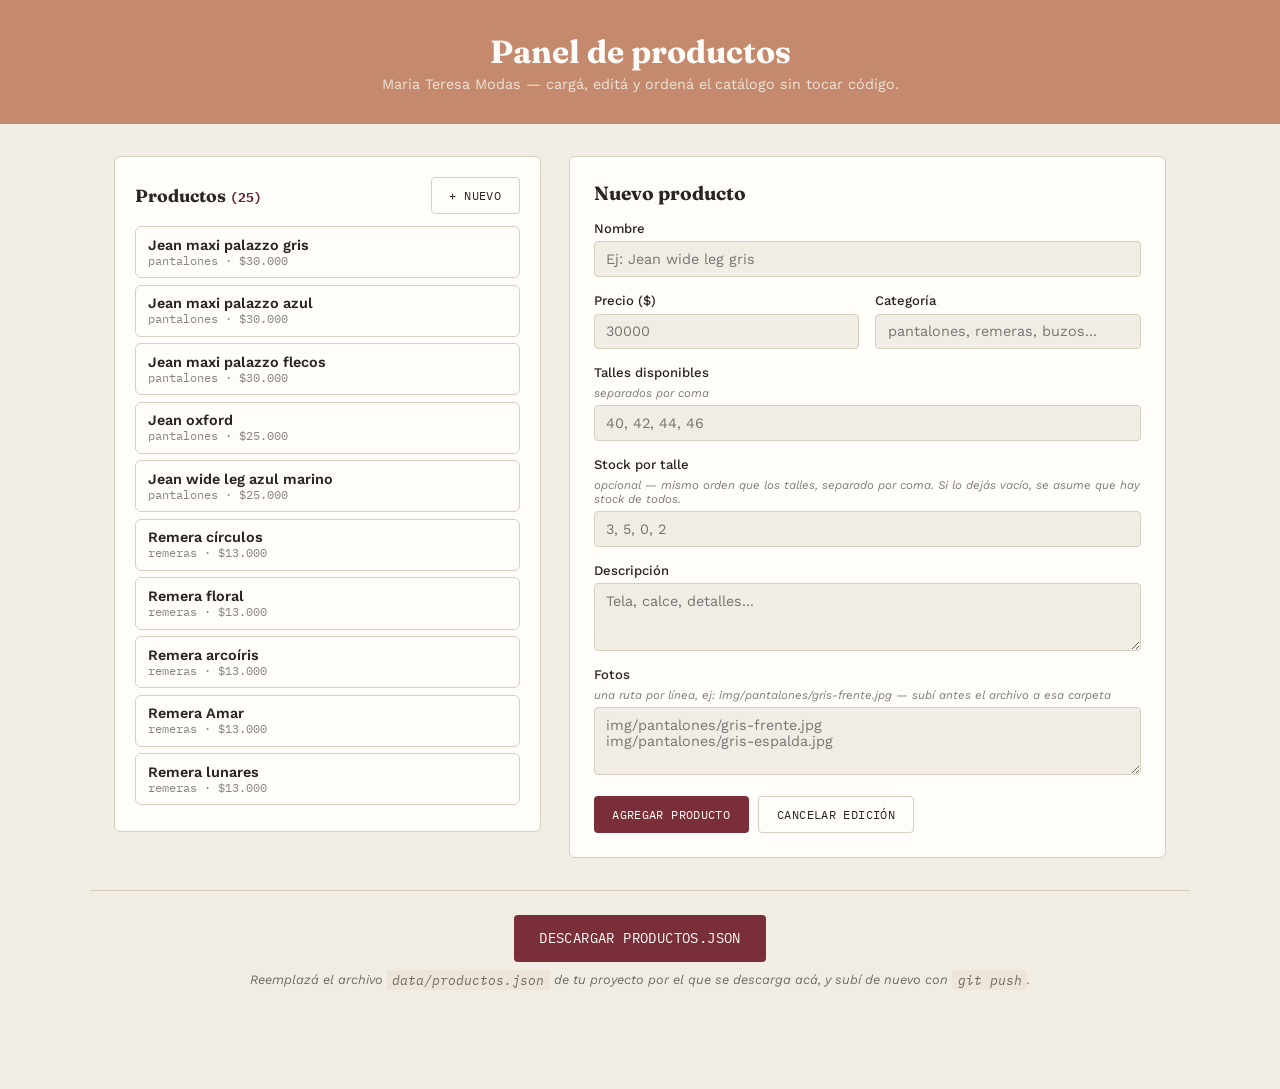
==== admin.html @ 8d18080a "admin" ====
<!DOCTYPE html>
<html lang="es-AR">
<head>
<meta charset="UTF-8">
<meta name="viewport" content="width=device-width, initial-scale=1.0">
<title>Panel de productos — Maria Teresa Modas</title>
<link rel="preconnect" href="https://fonts.googleapis.com">
<link href="https://fonts.googleapis.com/css2?family=Fraunces:ital,opsz,wght@0,9..144,400;0,9..144,600;1,9..144,500&family=Work+Sans:wght@400;500;600&family=IBM+Plex+Mono:wght@500&display=swap" rel="stylesheet">
<link rel="stylesheet" href="css/style.css">
<link rel="stylesheet" href="css/admin.css">
</head>
<body class="admin-body">

  <header class="admin-header">
    <h1>Panel de productos</h1>
    <p>Maria Teresa Modas — cargá, editá y ordená el catálogo sin tocar código.</p>
  </header>

  <main class="admin-layout">

    <!-- Columna izquierda: lista de productos actuales -->
    <section class="admin-lista" aria-label="Productos cargados">
      <div class="admin-lista-header">
        <h2>Productos <span id="contadorProductos">(0)</span></h2>
        <button class="btn btn-secundario" id="btnNuevo">+ Nuevo</button>
      </div>
      <ul class="lista-productos" id="listaProductos"></ul>
    </section>

    <!-- Columna derecha: formulario de edición -->
    <section class="admin-form" aria-label="Editar producto">
      <h2 id="formTitulo">Nuevo producto</h2>

      <form id="formProducto">
        <label>
          Nombre
          <input type="text" id="campoNombre" required placeholder="Ej: Jean wide leg gris">
        </label>

        <div class="fila">
          <label>
            Precio ($)
            <input type="number" id="campoPrecio" required min="0" step="1" placeholder="30000">
          </label>
          <label>
            Categoría
            <input type="text" id="campoCategoria" required placeholder="pantalones, remeras, buzos...">
          </label>
        </div>

        <label>
          Talles disponibles
          <span class="ayuda">separados por coma</span>
          <input type="text" id="campoTalles" required placeholder="40, 42, 44, 46">
        </label>

        <label>
          Stock por talle
          <span class="ayuda">opcional — mismo orden que los talles, separado por coma. Si lo dejás vacío, se asume que hay stock de todos.</span>
          <input type="text" id="campoStock" placeholder="3, 5, 0, 2">
        </label>

        <label>
          Descripción
          <textarea id="campoDescripcion" rows="3" placeholder="Tela, calce, detalles..."></textarea>
        </label>

        <label>
          Fotos
          <span class="ayuda">una ruta por línea, ej: img/pantalones/gris-frente.jpg — subí antes el archivo a esa carpeta</span>
          <textarea id="campoImagenes" rows="3" placeholder="img/pantalones/gris-frente.jpg&#10;img/pantalones/gris-espalda.jpg"></textarea>
        </label>

        <div class="acciones-form">
          <button type="submit" class="btn btn-primario" id="btnGuardar">Agregar producto</button>
          <button type="button" class="btn btn-peligro oculto" id="btnEliminar">Eliminar este producto</button>
          <button type="button" class="btn btn-secundario" id="btnCancelar">Cancelar edición</button>
        </div>
      </form>
    </section>
  </main>

  <div class="admin-descarga">
    <button class="btn btn-primario btn-grande" id="btnDescargar">Descargar productos.json</button>
    <p class="ayuda">Reemplazá el archivo <code>data/productos.json</code> de tu proyecto por el que se descarga acá, y subí de nuevo con <code>git push</code>.</p>
  </div>

  <script src="js/admin.js"></script>
</body>
</html>
---- css/style.css ----
/* ===== Maria Teresa Modas — tokens ===== */
:root{
  --ivory: #F2EDE4;
  --ivory-deep: #E9E1D2;
  --ink: #2B2420;
  --wine: #7A2E38;
  --wine-deep: #5E2029;
  --sage: #8A9A82;
  --line: #D8CFC0;
  --white: #FFFDF9;
  --copper: #C58A6D;
  --copper-deep: #A66E52;

  --font-display: "Fraunces", serif;
  --font-body: "Work Sans", sans-serif;
  --font-tag: "IBM Plex Mono", monospace;

  --radius: 6px;
}

/* ===== Barra Anuncio Superior ===== */
.top-announcement-bar {
  background-color: var(--wine-deep); /* Fondo oscuro (borravino/vino) */
  color: var(--white);
  text-align: center;
  padding: 0.4rem 1rem;
  font-size: 0.8rem;
  font-family: var(--font-tag);
  letter-spacing: 0.03em;
}

.top-announcement-bar p {
  margin: 0;
  font-weight: 500;
}

*{ box-sizing: border-box; }

body{
  margin: 0;
  background: var(--ivory);
  color: var(--ink);
  font-family: var(--font-body);
  -webkit-font-smoothing: antialiased;
}

/* ===== Header ===== */
.site-header{
  background: var(--copper);
  border-bottom: 1px solid var(--copper-deep);
  padding: 0.8rem 1rem;
}
.header-inner{
  max-width: 1100px;
  margin: 0 auto;
  display: flex;
  flex-direction: column;
  align-items: center;
  gap: 0.2rem;
}
.logo{
  height: 70px;
  width: auto;
  object-fit: contain;
  border-radius: 6px;
  box-shadow: 0 2px 6px rgba(43, 24, 12, 0.2);
}
.brand h1{
  font-family: var(--font-display);
  font-weight: 600;
  font-size: clamp(1.2rem, 2.5vw, 1.6rem);
  margin: 0;
  color: var(--white);
  text-shadow: 0 1px 3px rgba(43, 24, 12, 0.25);
  text-align: center;
}
.tagline{
  margin: 0.2rem 0 0;
  font-style: italic;
  font-family: var(--font-display);
  color: var(--ivory);
  font-size: 0.95rem;
  text-align: center;
  opacity: 0.9;
}

/* ===== Barra de contacto ===== */
.contacto-bar{
  display: flex;
  flex-wrap: wrap;
  justify-content: center;
  gap: 0.5rem 1.25rem;
  margin-top: 0.75rem;
}
.contacto-link{
  display: inline-flex;
  align-items: center;
  gap: 0.35rem;
  color: var(--white);
  text-decoration: none;
  font-family: var(--font-tag);
  font-size: 0.78rem;
  letter-spacing: 0.02em;
  opacity: 0.92;
  transition: opacity 0.15s ease;
}
.contacto-link:hover{ opacity: 1; text-decoration: underline; }
.contacto-icono{ font-size: 0.95rem; }
.contacto-pendiente{ opacity: 0.55; pointer-events: none; }

/* ===== Cinta Informativa (Envíos / Pagos) ===== */
.info-bar {
  display: flex;
  justify-content: space-around;
  align-items: center;
  flex-wrap: wrap;
  gap: 15px;
  background-color: #f2d8d0;
  padding: 10px 20px;
  border-bottom: 1px solid var(--line);
}

.info-item {
  display: flex;
  align-items: center;
  gap: 8px;
  font-size: 0.85rem;
  color: var(--ink);
}

.info-item p {
  margin: 0;
}

.info-item span {
  font-size: 1.1rem;
}

/* ===== Nav: percheros de "etiquetas colgantes" ===== */
.tag-rack{
  max-width: 1100px;
  margin: 1.2rem auto 0;
  padding: 0 1rem;
  display: flex;
  flex-wrap: wrap;
  justify-content: center;
  gap: 1.25rem 1rem;
}
.tag-btn{
  position: relative;
  border: none;
  background: var(--white);
  color: var(--ink);
  font-family: var(--font-tag);
  font-size: 0.78rem;
  letter-spacing: 0.03em;
  text-transform: uppercase;
  padding: 0.5rem 0.9rem;
  border-radius: var(--radius);
  border: 1px solid var(--line);
  cursor: pointer;
  transform: rotate(-1.5deg);
  transition: transform 0.15s ease, background 0.15s ease, color 0.15s ease;
}
.tag-btn:nth-child(even){ transform: rotate(1.5deg); }
.tag-btn::before{
  content: "";
  position: absolute;
  top: -0.7rem;
  left: 50%;
  width: 1px;
  height: 0.7rem;
  background: var(--line);
}
.tag-btn:hover{ transform: rotate(0deg) translateY(-2px); }
.tag-btn.active{
  background: var(--wine);
  border-color: var(--wine);
  color: var(--white);
  transform: rotate(0deg) translateY(-2px);
}

/* ===== Estado de carga / vacío ===== */
.status{
  max-width: 1100px;
  margin: 2rem auto 0;
  padding: 0 1.5rem;
  font-family: var(--font-tag);
  font-size: 0.85rem;
  color: var(--wine);
  text-align: center;
}
.status.hidden{ display: none; }

/* ===== Grilla de productos ===== */
.catalogo{
  max-width: 1100px;
  margin: 1.5rem auto 4rem;
  padding: 0 1.5rem;
  display: grid;
  grid-template-columns: repeat(auto-fill, minmax(220px, 1fr));
  gap: 1.5rem;
}

.producto{
  background: var(--white);
  border: 1px solid var(--line);
  border-radius: var(--radius);
  overflow: hidden;
  display: flex;
  flex-direction: column;
  cursor: pointer;
  transition: box-shadow 0.15s ease, transform 0.15s ease;
}
.producto:hover{
  box-shadow: 0 6px 18px rgba(43, 36, 32, 0.1);
  transform: translateY(-2px);
}
.producto-img{
  position: relative;
  aspect-ratio: 3 / 4;
  background: var(--ivory-deep);
  overflow: hidden;
}
.producto-img img{
  width: 100%;
  height: 100%;
  object-fit: contain;
  display: block;
}

/* Flechas de la galería */
.galeria-flecha{
  position: absolute;
  top: 50%;
  transform: translateY(-50%);
  border: none;
  background: rgba(43, 36, 32, 0.35);
  color: var(--white);
  font-family: var(--font-body);
  font-size: 1.3rem;
  line-height: 1;
  width: 30px;
  height: 30px;
  border-radius: 50%;
  cursor: pointer;
  display: flex;
  align-items: center;
  justify-content: center;
  opacity: 0;
  transition: opacity 0.15s ease, background 0.15s ease;
}
.producto-img:hover .galeria-flecha,
.galeria-flecha:focus-visible{
  opacity: 1;
}
.galeria-flecha:hover{ background: rgba(43, 36, 32, 0.6); }
.galeria-flecha.izq{ left: 0.5rem; }
.galeria-flecha.der{ right: 0.5rem; }

/* Puntos indicadores */
.galeria-puntos{
  position: absolute;
  bottom: 0.6rem;
  left: 0;
  right: 0;
  display: flex;
  justify-content: center;
  gap: 0.35rem;
}
.punto{
  width: 6px;
  height: 6px;
  border-radius: 50%;
  background: rgba(255, 253, 249, 0.6);
  cursor: pointer;
  transition: background 0.15s ease, transform 0.15s ease;
}
.punto.activo{
  background: var(--white);
  transform: scale(1.3);
}

@media (hover: none){
  .galeria-flecha{ opacity: 1; background: rgba(43, 36, 32, 0.45); }
}

.producto-info{
  padding: 0.8rem 0.9rem 1rem;
  display: flex;
  flex-direction: column;
  gap: 0.35rem;
}
.producto-nombre{
  font-family: var(--font-display);
  font-size: 1rem;
  margin: 0;
}
.producto-precio{
  font-family: var(--font-tag);
  color: var(--wine-deep);
  font-size: 0.9rem;
}
.producto-talles{
  display: flex;
  flex-wrap: wrap;
  gap: 0.35rem;
  margin-top: 0.2rem;
}
.talle{
  font-family: var(--font-tag);
  font-size: 0.7rem;
  border: 1px solid var(--sage);
  color: var(--sage);
  border-radius: 3px;
  padding: 0.1rem 0.4rem;
}

/* ===== Panel de detalle de producto ===== */
.detalle-overlay{
  position: fixed;
  inset: 0;
  background: rgba(43, 36, 32, 0.55);
  display: flex;
  align-items: center;
  justify-content: center;
  padding: 1.5rem;
  z-index: 100;
}
.detalle-overlay[hidden]{ display: none; }

.detalle-panel{
  position: relative;
  background: var(--white);
  border-radius: var(--radius);
  max-width: 900px;
  width: 100%;
  max-height: 90vh;
  overflow-y: auto;
  display: grid;
  grid-template-columns: 1.1fr 1fr;
}

.detalle-cerrar{
  position: absolute;
  top: 0.75rem;
  right: 0.75rem;
  z-index: 2;
  width: 34px;
  height: 34px;
  border-radius: 50%;
  border: none;
  background: rgba(43, 36, 32, 0.4);
  color: var(--white);
  font-size: 1.4rem;
  line-height: 1;
  cursor: pointer;
  display: flex;
  align-items: center;
  justify-content: center;
}
.detalle-cerrar:hover{ background: rgba(43, 36, 32, 0.65); }

.detalle-galeria{
  position: relative;
  aspect-ratio: 3 / 4;
  background: var(--ivory-deep);
  overflow: hidden;
}
.detalle-galeria img{
  width: 100%;
  height: 100%;
  object-fit: contain;
  display: block;
}
.detalle-galeria .galeria-flecha{ opacity: 1; }

.detalle-info{
  padding: 2rem 1.75rem;
  display: flex;
  flex-direction: column;
  gap: 0.9rem;
}
.detalle-info h2{
  font-family: var(--font-display);
  font-size: 1.5rem;
  margin: 0;
}
.detalle-precio{
  font-family: var(--font-tag);
  font-size: 1.2rem;
  color: var(--wine-deep);
  margin: 0;
}
.detalle-talles{
  display: flex;
  flex-wrap: wrap;
  gap: 0.4rem;
}
.detalle-descripcion{
  font-size: 0.9rem;
  line-height: 1.5;
  color: var(--ink);
  opacity: 0.85;
  margin-top: 0.4rem;
  border-top: 1px solid var(--line);
  padding-top: 0.9rem;
}

/* ===== Footer ===== */
.site-footer{
  text-align: center;
  padding: 2rem 1rem 3rem;
  color: var(--ink);
  font-size: 0.85rem;
}
.site-footer p{ opacity: 0.55; margin-bottom: 0.75rem; }
.contacto-bar-footer .contacto-link{ color: var(--wine-deep); }

/* ===== Accesibilidad ===== */
.tag-btn:focus-visible{
  outline: 2px solid var(--wine);
  outline-offset: 2px;
}
@media (prefers-reduced-motion: reduce){
  .tag-btn{ transition: none; }
}

/* ===== RESPONSIVE PARA CELULARES ===== */
@media (max-width: 640px){
  .info-bar {
    flex-direction: column;
    align-items: center;
    text-align: center;
    gap: 8px;
    padding: 10px 15px;
  }

  .info-item {
    font-size: 0.8rem;
    justify-content: center;
  }

  .catalogo{ 
    grid-template-columns: repeat(2, 1fr); 
    gap: 0.8rem; 
    padding: 0 0.8rem;
  }

  .tag-rack{ 
    gap: 0.8rem 0.5rem; 
    margin-top: 1rem;
  }

  .detalle-overlay{ padding: 0; }
  .detalle-panel{
    grid-template-columns: 1fr;
    max-height: 100vh;
    height: 100%;
    border-radius: 0;
  }
  .detalle-galeria{ aspect-ratio: 4 / 5; }
}

@media (max-width: 380px){
  .catalogo{ grid-template-columns: 1fr; }
}
---- css/admin.css ----
/* ===== Panel de administración ===== */
.admin-body{
  background: var(--ivory);
  min-height: 100vh;
  padding-bottom: 4rem;
}

.admin-header{
  background: var(--copper);
  padding: 2rem 1.5rem;
  text-align: center;
}
.admin-header h1{
  font-family: var(--font-display);
  color: var(--white);
  margin: 0 0 0.3rem;
  font-size: clamp(1.5rem, 3vw, 2rem);
}
.admin-header p{
  color: var(--ivory);
  margin: 0;
  font-size: 0.9rem;
  opacity: 0.9;
}

.admin-layout{
  max-width: 1100px;
  margin: 2rem auto;
  padding: 0 1.5rem;
  display: grid;
  grid-template-columns: 1fr 1.4fr;
  gap: 1.75rem;
  align-items: start;
}

@media (max-width: 800px){
  .admin-layout{ grid-template-columns: 1fr; }
}

/* ===== Lista de productos ===== */
.admin-lista{
  background: var(--white);
  border: 1px solid var(--line);
  border-radius: var(--radius);
  padding: 1.25rem;
}
.admin-lista-header{
  display: flex;
  align-items: center;
  justify-content: space-between;
  margin-bottom: 0.75rem;
}
.admin-lista-header h2{
  font-family: var(--font-display);
  font-size: 1.1rem;
  margin: 0;
}
.admin-lista-header span{
  font-family: var(--font-tag);
  font-size: 0.8rem;
  color: var(--wine-deep);
}

.lista-productos{
  list-style: none;
  margin: 0;
  padding: 0;
  display: flex;
  flex-direction: column;
  gap: 0.4rem;
  max-height: 65vh;
  overflow-y: auto;
}
.item-producto{
  display: flex;
  align-items: center;
  justify-content: space-between;
  gap: 0.5rem;
  padding: 0.6rem 0.75rem;
  border: 1px solid var(--line);
  border-radius: var(--radius);
  cursor: pointer;
  transition: border-color 0.15s ease, background 0.15s ease;
}
.item-producto:hover{ border-color: var(--copper); }
.item-producto.activo{
  border-color: var(--wine);
  background: rgba(122, 46, 56, 0.06);
}
.item-producto-nombre{
  font-size: 0.9rem;
  font-weight: 600;
  color: var(--ink);
}
.item-producto-meta{
  font-family: var(--font-tag);
  font-size: 0.72rem;
  color: var(--ink);
  opacity: 0.55;
}
.item-producto-sinstock{
  color: var(--wine-deep);
  font-family: var(--font-tag);
  font-size: 0.65rem;
  text-transform: uppercase;
}

/* ===== Formulario ===== */
.admin-form{
  background: var(--white);
  border: 1px solid var(--line);
  border-radius: var(--radius);
  padding: 1.5rem;
}
.admin-form h2{
  font-family: var(--font-display);
  font-size: 1.2rem;
  margin: 0 0 1rem;
}
#formProducto{
  display: flex;
  flex-direction: column;
  gap: 1rem;
}
#formProducto label{
  display: flex;
  flex-direction: column;
  gap: 0.35rem;
  font-family: var(--font-body);
  font-size: 0.82rem;
  font-weight: 500;
  color: var(--ink);
}
.ayuda{
  font-weight: 400;
  font-size: 0.72rem;
  opacity: 0.6;
  font-style: italic;
}
#formProducto input,
#formProducto textarea{
  font-family: var(--font-body);
  font-size: 0.9rem;
  padding: 0.55rem 0.7rem;
  border: 1px solid var(--line);
  border-radius: 4px;
  background: var(--ivory);
  color: var(--ink);
  resize: vertical;
}
#formProducto input:focus,
#formProducto textarea:focus{
  outline: none;
  border-color: var(--wine);
}
.fila{
  display: grid;
  grid-template-columns: 1fr 1fr;
  gap: 1rem;
}
@media (max-width: 500px){
  .fila{ grid-template-columns: 1fr; }
}

.acciones-form{
  display: flex;
  flex-wrap: wrap;
  gap: 0.6rem;
  margin-top: 0.3rem;
}

/* ===== Botones ===== */
.btn{
  font-family: var(--font-tag);
  font-size: 0.78rem;
  text-transform: uppercase;
  letter-spacing: 0.03em;
  padding: 0.6rem 1.1rem;
  border-radius: 4px;
  border: 1px solid transparent;
  cursor: pointer;
  transition: opacity 0.15s ease, transform 0.1s ease;
}
.btn:active{ transform: translateY(1px); }
.btn-primario{
  background: var(--wine);
  color: var(--white);
}
.btn-primario:hover{ opacity: 0.9; }
.btn-secundario{
  background: transparent;
  border-color: var(--line);
  color: var(--ink);
}
.btn-secundario:hover{ border-color: var(--copper); }
.btn-peligro{
  background: transparent;
  border-color: var(--wine-deep);
  color: var(--wine-deep);
}
.btn-peligro:hover{ background: var(--wine-deep); color: var(--white); }
.btn-grande{ padding: 0.85rem 1.5rem; font-size: 0.85rem; }
.oculto{ display: none !important; }

/* ===== Descarga final ===== */
.admin-descarga{
  max-width: 1100px;
  margin: 1rem auto 0;
  padding: 1.5rem;
  text-align: center;
  border-top: 1px solid var(--line);
}
.admin-descarga p{
  font-size: 0.8rem;
  opacity: 0.65;
  margin-top: 0.6rem;
}
.admin-descarga code{
  font-family: var(--font-tag);
  background: var(--ivory-deep);
  padding: 0.1rem 0.35rem;
  border-radius: 3px;
}
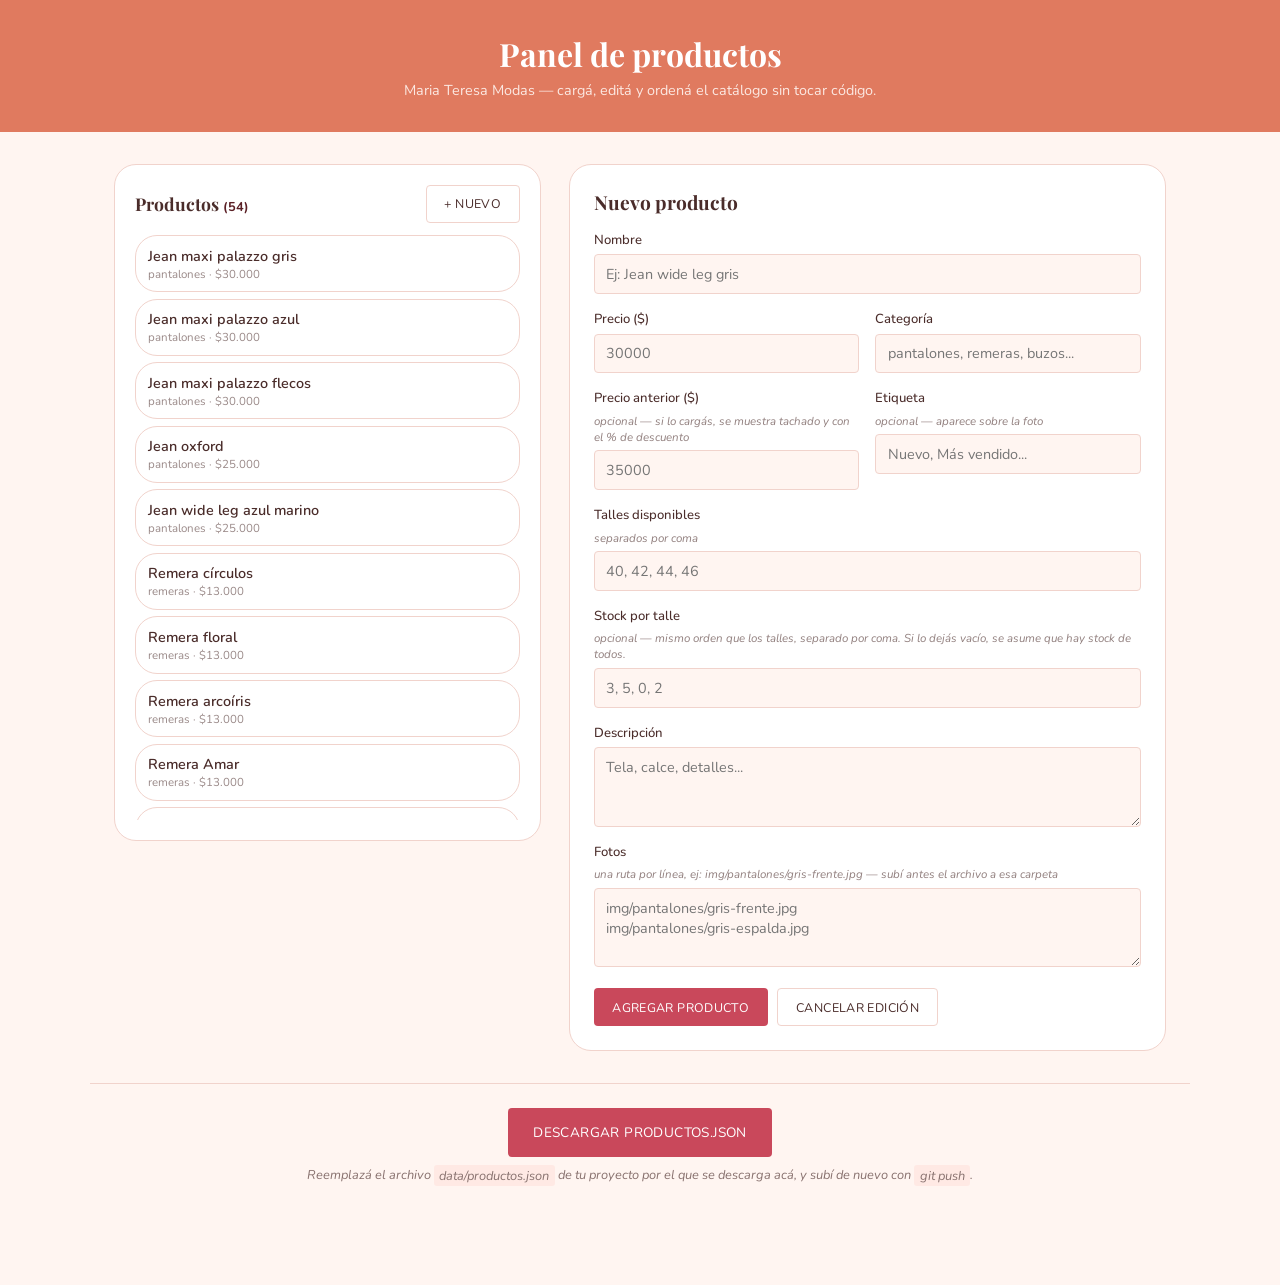
==== commit e54f6233: "Aplica el diseño Boutique cálida a toda la página - Nueva paleta rosa/coral, tipografías Playfair Di" ====
--- a/admin.html
+++ b/admin.html
@@ -5,7 +5,7 @@
 <meta name="viewport" content="width=device-width, initial-scale=1.0">
 <title>Panel de productos — Maria Teresa Modas</title>
 <link rel="preconnect" href="https://fonts.googleapis.com">
-<link href="https://fonts.googleapis.com/css2?family=Fraunces:ital,opsz,wght@0,9..144,400;0,9..144,600;1,9..144,500&family=Work+Sans:wght@400;500;600&family=IBM+Plex+Mono:wght@500&display=swap" rel="stylesheet">
+<link href="https://fonts.googleapis.com/css2?family=Playfair+Display:ital,wght@0,600;1,500&family=Dancing+Script:wght@600&family=Nunito:wght@400;600;700;800&display=swap" rel="stylesheet">
 <link rel="stylesheet" href="css/style.css">
 <link rel="stylesheet" href="css/admin.css">
 </head>
@@ -45,6 +45,22 @@
           <label>
             Categoría
             <input type="text" id="campoCategoria" required placeholder="pantalones, remeras, buzos...">
+          </label>
+        </div>
+
+        <div class="fila">
+          <label>
+            Precio anterior ($)
+            <span class="ayuda">opcional — si lo cargás, se muestra tachado y con el % de descuento</span>
+            <input type="number" id="campoPrecioAnterior" min="0" step="1" placeholder="35000">
+          </label>
+          <label>
+            Etiqueta
+            <span class="ayuda">opcional — aparece sobre la foto</span>
+            <input type="text" id="campoEtiqueta" list="etiquetasSugeridas" placeholder="Nuevo, Más vendido...">
+            <datalist id="etiquetasSugeridas">
+              <option value="Nuevo"><option value="Más vendido"><option value="Oferta"><option value="Últimas unidades">
+            </datalist>
           </label>
         </div>
 
--- a/css/style.css
+++ b/css/style.css
@@ -1,233 +1,341 @@
-/* ===== Maria Teresa Modas — tokens ===== */
+/* ===== Maria Teresa Modas — diseño "Boutique cálida" ===== */
 :root{
-  --ivory: #F2EDE4;
-  --ivory-deep: #E9E1D2;
-  --ink: #2B2420;
-  --wine: #7A2E38;
-  --wine-deep: #5E2029;
-  --sage: #8A9A82;
-  --line: #D8CFC0;
-  --white: #FFFDF9;
-  --copper: #C58A6D;
-  --copper-deep: #A66E52;
-
-  --font-display: "Fraunces", serif;
-  --font-body: "Work Sans", sans-serif;
-  --font-tag: "IBM Plex Mono", monospace;
-
-  --radius: 6px;
-}
-
-/* ===== Barra Anuncio Superior ===== */
-.top-announcement-bar {
-  background-color: var(--wine-deep); /* Fondo oscuro (borravino/vino) */
+  --cream: #FFF5F1;
+  --blush: #FFE4DE;
+  --rose: #F3A7A0;
+  --coral: #E07A5F;
+  --raspberry: #C9485B;
+  --plum: #5A1F25;
+  --text: #4A2C2A;
+  --muted: #9C7E79;
+  --white: #FFFFFF;
+
+  /* Nombres anteriores (los usa el panel de administración) */
+  --ivory: var(--cream);
+  --ivory-deep: var(--blush);
+  --ink: var(--text);
+  --wine: var(--raspberry);
+  --wine-deep: var(--plum);
+  --sage: var(--muted);
+  --line: #F1D3CC;
+  --copper: var(--coral);
+  --copper-deep: var(--raspberry);
+
+  --font-display: "Playfair Display", serif;
+  --font-script: "Dancing Script", cursive;
+  --font-body: "Nunito", sans-serif;
+  --font-tag: "Nunito", sans-serif;
+
+  --radius: 22px;
+  --radius-sm: 12px;
+  --shadow: 0 10px 25px rgba(201, 72, 91, 0.12);
+  --gradiente: linear-gradient(90deg, var(--raspberry), var(--coral));
+}
+
+*{ box-sizing: border-box; }
+
+body{
+  margin: 0;
+  background: var(--cream);
+  color: var(--text);
+  font-family: var(--font-body);
+  -webkit-font-smoothing: antialiased;
+}
+
+/* ===== Barra de anuncios ===== */
+.top-announcement-bar{
+  background: var(--gradiente);
   color: var(--white);
   text-align: center;
-  padding: 0.4rem 1rem;
-  font-size: 0.8rem;
-  font-family: var(--font-tag);
-  letter-spacing: 0.03em;
-}
-
-.top-announcement-bar p {
-  margin: 0;
-  font-weight: 500;
-}
-
-*{ box-sizing: border-box; }
-
-body{
-  margin: 0;
-  background: var(--ivory);
-  color: var(--ink);
-  font-family: var(--font-body);
-  -webkit-font-smoothing: antialiased;
-}
+  padding: 0.6rem 1rem;
+  font-size: 0.85rem;
+  font-weight: 700;
+}
+.top-announcement-bar p{ margin: 0; }
 
 /* ===== Header ===== */
 .site-header{
-  background: var(--copper);
-  border-bottom: 1px solid var(--copper-deep);
-  padding: 0.8rem 1rem;
+  text-align: center;
+  padding: 1.4rem 1rem 0.4rem;
 }
 .header-inner{
-  max-width: 1100px;
+  max-width: 1150px;
   margin: 0 auto;
   display: flex;
   flex-direction: column;
   align-items: center;
-  gap: 0.2rem;
 }
 .logo{
-  height: 70px;
-  width: auto;
-  object-fit: contain;
-  border-radius: 6px;
-  box-shadow: 0 2px 6px rgba(43, 24, 12, 0.2);
+  height: 64px;
+  width: 64px;
+  object-fit: cover;
+  border-radius: 50%;
+  border: 3px solid var(--white);
+  box-shadow: var(--shadow);
+  margin-bottom: 0.4rem;
+}
+.brand-script{
+  font-family: var(--font-script);
+  color: var(--raspberry);
+  font-size: 1.3rem;
+  line-height: 1;
 }
 .brand h1{
   font-family: var(--font-display);
   font-weight: 600;
-  font-size: clamp(1.2rem, 2.5vw, 1.6rem);
-  margin: 0;
-  color: var(--white);
-  text-shadow: 0 1px 3px rgba(43, 24, 12, 0.25);
-  text-align: center;
-}
-.tagline{
-  margin: 0.2rem 0 0;
-  font-style: italic;
-  font-family: var(--font-display);
-  color: var(--ivory);
-  font-size: 0.95rem;
-  text-align: center;
-  opacity: 0.9;
-}
-
-/* ===== Barra de contacto ===== */
+  font-size: clamp(1.7rem, 4vw, 2.3rem);
+  margin: 0.15rem 0 0;
+  color: var(--text);
+}
+
+/* ===== Botones de contacto ===== */
 .contacto-bar{
   display: flex;
   flex-wrap: wrap;
   justify-content: center;
-  gap: 0.5rem 1.25rem;
-  margin-top: 0.75rem;
+  gap: 0.5rem;
+  margin-top: 0.9rem;
 }
 .contacto-link{
   display: inline-flex;
   align-items: center;
   gap: 0.35rem;
+  background: var(--white);
+  color: var(--plum);
+  text-decoration: none;
+  font-weight: 700;
+  font-size: 0.8rem;
+  padding: 0.45rem 0.95rem;
+  border-radius: 999px;
+  box-shadow: 0 3px 10px rgba(201, 72, 91, 0.1);
+  transition: transform 0.15s ease, background 0.15s ease;
+}
+.contacto-link:hover{ transform: translateY(-2px); background: var(--blush); }
+.contacto-icono{ font-size: 0.95rem; }
+
+/* ===== Hero ===== */
+.hero{
+  max-width: 1150px;
+  margin: 1.2rem auto 0;
+  display: grid;
+  grid-template-columns: 1fr 1fr;
+  border-radius: 28px;
+  overflow: hidden;
+  background: linear-gradient(135deg, #F8C8C0, var(--rose) 55%, #E98C7E);
+  min-height: 420px;
+}
+.hero-txt{
+  padding: 3rem;
+  display: flex;
+  flex-direction: column;
+  justify-content: center;
+  align-items: flex-start;
+  color: var(--plum);
+}
+.chip{
+  display: inline-block;
+  background: var(--white);
+  color: var(--raspberry);
+  font-weight: 700;
+  border-radius: 999px;
+  padding: 0.4rem 1rem;
+  font-size: 0.85rem;
+}
+.hero h2{
+  font-family: var(--font-display);
+  font-weight: 600;
+  font-size: clamp(2.2rem, 4.5vw, 3.6rem);
+  line-height: 1.05;
+  margin: 0.8rem 0 1rem;
+}
+.hero h2 em{ font-weight: 500; }
+.hero p{ margin: 0; line-height: 1.55; max-width: 34ch; }
+.hero-botones{
+  display: flex;
+  flex-wrap: wrap;
+  gap: 0.7rem;
+  margin-top: 1.5rem;
+}
+.btn-principal,
+.btn-secundario-hero{
+  display: inline-block;
+  border-radius: 999px;
+  padding: 0.95rem 1.8rem;
+  font-weight: 700;
+  text-decoration: none;
+  transition: transform 0.15s ease, box-shadow 0.15s ease;
+}
+.btn-principal{
+  background: var(--plum);
   color: var(--white);
-  text-decoration: none;
-  font-family: var(--font-tag);
-  font-size: 0.78rem;
-  letter-spacing: 0.02em;
-  opacity: 0.92;
-  transition: opacity 0.15s ease;
-}
-.contacto-link:hover{ opacity: 1; text-decoration: underline; }
-.contacto-icono{ font-size: 0.95rem; }
-.contacto-pendiente{ opacity: 0.55; pointer-events: none; }
-
-/* ===== Cinta Informativa (Envíos / Pagos) ===== */
-.info-bar {
-  display: flex;
-  justify-content: space-around;
-  align-items: center;
-  flex-wrap: wrap;
-  gap: 15px;
-  background-color: #f2d8d0;
-  padding: 10px 20px;
-  border-bottom: 1px solid var(--line);
-}
-
-.info-item {
-  display: flex;
-  align-items: center;
-  gap: 8px;
-  font-size: 0.85rem;
-  color: var(--ink);
-}
-
-.info-item p {
-  margin: 0;
-}
-
-.info-item span {
-  font-size: 1.1rem;
-}
-
-/* ===== Nav: percheros de "etiquetas colgantes" ===== */
-.tag-rack{
-  max-width: 1100px;
+  box-shadow: 0 8px 20px rgba(90, 31, 37, 0.3);
+}
+.btn-secundario-hero{
+  background: rgba(255, 255, 255, 0.7);
+  color: var(--plum);
+}
+.btn-principal:hover,
+.btn-secundario-hero:hover{ transform: translateY(-2px); }
+.hero-img{
+  background: var(--blush) center 20% / cover no-repeat;
+  border-radius: 28px 0 0 28px;
+}
+
+/* ===== Beneficios ===== */
+.info-bar{
+  max-width: 1150px;
   margin: 1.2rem auto 0;
   padding: 0 1rem;
   display: flex;
   flex-wrap: wrap;
   justify-content: center;
-  gap: 1.25rem 1rem;
-}
+  gap: 0.6rem;
+}
+.info-item{
+  display: flex;
+  align-items: center;
+  gap: 0.5rem;
+  background: var(--white);
+  border-radius: 999px;
+  padding: 0.55rem 1.1rem;
+  font-size: 0.85rem;
+  box-shadow: 0 3px 10px rgba(201, 72, 91, 0.08);
+}
+.info-item p{ margin: 0; }
+.info-item span{ font-size: 1.1rem; }
+
+/* ===== Títulos de sección ===== */
+.seccion-titulo{
+  font-family: var(--font-display);
+  text-align: center;
+  font-size: 2rem;
+  margin: 2.6rem 0 0;
+}
+.seccion-script{
+  text-align: center;
+  font-family: var(--font-script);
+  font-size: 1.3rem;
+  color: var(--raspberry);
+  margin: 0.1rem 0 0;
+}
+
+/* ===== Categorías estilo "historias" ===== */
+.tag-rack{
+  max-width: 1150px;
+  margin: 1.4rem auto 0;
+  padding: 0.3rem 1rem 0.6rem;
+  display: flex;
+  justify-content: center;
+  gap: 1.2rem;
+  overflow-x: auto;
+  scrollbar-width: none;
+}
+.tag-rack::-webkit-scrollbar{ display: none; }
 .tag-btn{
-  position: relative;
+  flex: 0 0 auto;
+  background: none;
   border: none;
-  background: var(--white);
-  color: var(--ink);
-  font-family: var(--font-tag);
-  font-size: 0.78rem;
-  letter-spacing: 0.03em;
-  text-transform: uppercase;
-  padding: 0.5rem 0.9rem;
-  border-radius: var(--radius);
-  border: 1px solid var(--line);
+  padding: 0;
   cursor: pointer;
-  transform: rotate(-1.5deg);
-  transition: transform 0.15s ease, background 0.15s ease, color 0.15s ease;
-}
-.tag-btn:nth-child(even){ transform: rotate(1.5deg); }
-.tag-btn::before{
-  content: "";
-  position: absolute;
-  top: -0.7rem;
-  left: 50%;
-  width: 1px;
-  height: 0.7rem;
-  background: var(--line);
-}
-.tag-btn:hover{ transform: rotate(0deg) translateY(-2px); }
-.tag-btn.active{
-  background: var(--wine);
-  border-color: var(--wine);
-  color: var(--white);
-  transform: rotate(0deg) translateY(-2px);
+  font-family: var(--font-body);
+  font-weight: 700;
+  font-size: 0.8rem;
+  color: var(--text);
+  text-transform: capitalize;
+  display: flex;
+  flex-direction: column;
+  align-items: center;
+  gap: 0.4rem;
+}
+.tag-circulo{
+  width: 78px;
+  height: 78px;
+  border-radius: 50%;
+  padding: 3px;
+  background: linear-gradient(45deg, var(--coral), var(--raspberry), #F2B5A7);
+  transition: transform 0.15s ease;
+}
+.tag-circulo img,
+.tag-circulo span{
+  width: 100%;
+  height: 100%;
+  border-radius: 50%;
+  object-fit: cover;
+  border: 3px solid var(--cream);
+  display: grid;
+  place-items: center;
+  background: var(--blush);
+  color: var(--raspberry);
+  font-size: 1.6rem;
+}
+.tag-btn:hover .tag-circulo{ transform: scale(1.05); }
+.tag-btn.active{ color: var(--raspberry); }
+.tag-btn.active .tag-circulo{
+  background: var(--plum);
+  transform: scale(1.08);
 }
 
 /* ===== Estado de carga / vacío ===== */
 .status{
-  max-width: 1100px;
+  max-width: 1150px;
   margin: 2rem auto 0;
   padding: 0 1.5rem;
-  font-family: var(--font-tag);
-  font-size: 0.85rem;
-  color: var(--wine);
+  font-size: 0.9rem;
+  color: var(--raspberry);
   text-align: center;
 }
 .status.hidden{ display: none; }
 
 /* ===== Grilla de productos ===== */
 .catalogo{
-  max-width: 1100px;
-  margin: 1.5rem auto 4rem;
-  padding: 0 1.5rem;
+  max-width: 1150px;
+  margin: 1.8rem auto 4rem;
+  padding: 0 1rem;
   display: grid;
-  grid-template-columns: repeat(auto-fill, minmax(220px, 1fr));
-  gap: 1.5rem;
-}
+  grid-template-columns: repeat(auto-fill, minmax(230px, 1fr));
+  gap: 1.4rem;
+}
+.catalogo > .status{ grid-column: 1 / -1; }
 
 .producto{
   background: var(--white);
-  border: 1px solid var(--line);
   border-radius: var(--radius);
   overflow: hidden;
   display: flex;
   flex-direction: column;
   cursor: pointer;
-  transition: box-shadow 0.15s ease, transform 0.15s ease;
+  box-shadow: var(--shadow);
+  transition: box-shadow 0.2s ease, transform 0.2s ease;
 }
 .producto:hover{
-  box-shadow: 0 6px 18px rgba(43, 36, 32, 0.1);
-  transform: translateY(-2px);
+  box-shadow: 0 16px 32px rgba(201, 72, 91, 0.2);
+  transform: translateY(-4px);
 }
 .producto-img{
   position: relative;
-  aspect-ratio: 3 / 4;
-  background: var(--ivory-deep);
+  aspect-ratio: 4 / 5;
+  background: var(--blush);
   overflow: hidden;
 }
 .producto-img img{
   width: 100%;
   height: 100%;
-  object-fit: contain;
+  object-fit: cover;
   display: block;
 }
+.badge{
+  position: absolute;
+  top: 0.7rem;
+  left: 0.7rem;
+  z-index: 1;
+  background: var(--raspberry);
+  color: var(--white);
+  font-weight: 700;
+  font-size: 0.72rem;
+  border-radius: 999px;
+  padding: 0.3rem 0.75rem;
+}
+.badge.oferta{ background: var(--coral); }
 
 /* Flechas de la galería */
 .galeria-flecha{
@@ -235,26 +343,25 @@
   top: 50%;
   transform: translateY(-50%);
   border: none;
-  background: rgba(43, 36, 32, 0.35);
-  color: var(--white);
+  background: rgba(255, 255, 255, 0.85);
+  color: var(--plum);
   font-family: var(--font-body);
   font-size: 1.3rem;
   line-height: 1;
-  width: 30px;
-  height: 30px;
+  width: 32px;
+  height: 32px;
   border-radius: 50%;
   cursor: pointer;
   display: flex;
   align-items: center;
   justify-content: center;
   opacity: 0;
+  box-shadow: 0 2px 6px rgba(0, 0, 0, 0.15);
   transition: opacity 0.15s ease, background 0.15s ease;
 }
 .producto-img:hover .galeria-flecha,
-.galeria-flecha:focus-visible{
-  opacity: 1;
-}
-.galeria-flecha:hover{ background: rgba(43, 36, 32, 0.6); }
+.galeria-flecha:focus-visible{ opacity: 1; }
+.galeria-flecha:hover{ background: var(--white); }
 .galeria-flecha.izq{ left: 0.5rem; }
 .galeria-flecha.der{ right: 0.5rem; }
 
@@ -269,10 +376,10 @@
   gap: 0.35rem;
 }
 .punto{
-  width: 6px;
-  height: 6px;
+  width: 7px;
+  height: 7px;
   border-radius: 50%;
-  background: rgba(255, 253, 249, 0.6);
+  background: rgba(255, 255, 255, 0.6);
   cursor: pointer;
   transition: background 0.15s ease, transform 0.15s ease;
 }
@@ -282,45 +389,74 @@
 }
 
 @media (hover: none){
-  .galeria-flecha{ opacity: 1; background: rgba(43, 36, 32, 0.45); }
+  .galeria-flecha{ opacity: 1; }
 }
 
 .producto-info{
-  padding: 0.8rem 0.9rem 1rem;
+  padding: 0.9rem 1rem 1.1rem;
   display: flex;
   flex-direction: column;
   gap: 0.35rem;
+  flex: 1;
 }
 .producto-nombre{
-  font-family: var(--font-display);
-  font-size: 1rem;
+  font-family: var(--font-body);
+  font-weight: 700;
+  font-size: 0.98rem;
   margin: 0;
 }
 .producto-precio{
-  font-family: var(--font-tag);
-  color: var(--wine-deep);
-  font-size: 0.9rem;
+  font-weight: 800;
+  color: var(--raspberry);
+  font-size: 1.1rem;
+}
+.precio-anterior{
+  color: #B9A09C;
+  font-weight: 400;
+  font-size: 0.85rem;
+  margin-right: 0.35rem;
 }
 .producto-talles{
   display: flex;
   flex-wrap: wrap;
-  gap: 0.35rem;
-  margin-top: 0.2rem;
+  gap: 0.3rem;
+  margin-top: 0.1rem;
 }
 .talle{
-  font-family: var(--font-tag);
-  font-size: 0.7rem;
-  border: 1px solid var(--sage);
-  color: var(--sage);
-  border-radius: 3px;
-  padding: 0.1rem 0.4rem;
-}
+  font-size: 0.72rem;
+  font-weight: 700;
+  background: var(--cream);
+  color: var(--text);
+  border-radius: 999px;
+  padding: 0.15rem 0.55rem;
+}
+.talle.agotado{
+  color: #C9B6B2;
+  text-decoration: line-through;
+}
+.producto-consultar{
+  margin-top: auto;
+  padding-top: 0.6rem;
+}
+.producto-consultar a{
+  display: block;
+  text-align: center;
+  background: var(--blush);
+  color: var(--plum);
+  border-radius: 999px;
+  padding: 0.6rem;
+  font-weight: 700;
+  font-size: 0.85rem;
+  text-decoration: none;
+  transition: background 0.15s ease, color 0.15s ease;
+}
+.producto-consultar a:hover{ background: var(--raspberry); color: var(--white); }
 
 /* ===== Panel de detalle de producto ===== */
 .detalle-overlay{
   position: fixed;
   inset: 0;
-  background: rgba(43, 36, 32, 0.55);
+  background: rgba(90, 31, 37, 0.45);
   display: flex;
   align-items: center;
   justify-content: center;
@@ -332,39 +468,40 @@
 .detalle-panel{
   position: relative;
   background: var(--white);
-  border-radius: var(--radius);
+  border-radius: 28px;
   max-width: 900px;
   width: 100%;
   max-height: 90vh;
   overflow-y: auto;
   display: grid;
   grid-template-columns: 1.1fr 1fr;
-}
-
+  box-shadow: 0 25px 60px rgba(90, 31, 37, 0.3);
+}
 .detalle-cerrar{
   position: absolute;
   top: 0.75rem;
   right: 0.75rem;
   z-index: 2;
-  width: 34px;
-  height: 34px;
+  width: 36px;
+  height: 36px;
   border-radius: 50%;
   border: none;
-  background: rgba(43, 36, 32, 0.4);
-  color: var(--white);
+  background: var(--white);
+  color: var(--plum);
   font-size: 1.4rem;
   line-height: 1;
   cursor: pointer;
   display: flex;
   align-items: center;
   justify-content: center;
-}
-.detalle-cerrar:hover{ background: rgba(43, 36, 32, 0.65); }
+  box-shadow: 0 2px 8px rgba(0, 0, 0, 0.15);
+}
+.detalle-cerrar:hover{ background: var(--blush); }
 
 .detalle-galeria{
   position: relative;
   aspect-ratio: 3 / 4;
-  background: var(--ivory-deep);
+  background: var(--blush);
   overflow: hidden;
 }
 .detalle-galeria img{
@@ -376,20 +513,20 @@
 .detalle-galeria .galeria-flecha{ opacity: 1; }
 
 .detalle-info{
-  padding: 2rem 1.75rem;
+  padding: 2.2rem 1.9rem;
   display: flex;
   flex-direction: column;
   gap: 0.9rem;
 }
 .detalle-info h2{
   font-family: var(--font-display);
-  font-size: 1.5rem;
+  font-size: 1.7rem;
   margin: 0;
 }
 .detalle-precio{
-  font-family: var(--font-tag);
-  font-size: 1.2rem;
-  color: var(--wine-deep);
+  font-weight: 800;
+  font-size: 1.4rem;
+  color: var(--raspberry);
   margin: 0;
 }
 .detalle-talles{
@@ -397,60 +534,271 @@
   flex-wrap: wrap;
   gap: 0.4rem;
 }
+.detalle-talles .talle{ font-size: 0.85rem; padding: 0.3rem 0.8rem; }
 .detalle-descripcion{
-  font-size: 0.9rem;
-  line-height: 1.5;
-  color: var(--ink);
-  opacity: 0.85;
+  font-size: 0.92rem;
+  line-height: 1.6;
   margin-top: 0.4rem;
   border-top: 1px solid var(--line);
   padding-top: 0.9rem;
 }
+.detalle-whatsapp{
+  display: inline-flex;
+  align-items: center;
+  justify-content: center;
+  background: var(--plum);
+  color: var(--white);
+  text-decoration: none;
+  font-weight: 700;
+  font-size: 0.95rem;
+  padding: 0.95rem 1.2rem;
+  border-radius: 999px;
+  box-shadow: 0 8px 20px rgba(90, 31, 37, 0.25);
+  transition: background 0.15s ease;
+}
+.detalle-whatsapp:hover{ background: var(--raspberry); }
+.detalle-ayuda{
+  font-size: 0.78rem;
+  color: var(--muted);
+  margin: -0.4rem 0 0;
+  text-align: center;
+}
 
 /* ===== Footer ===== */
 .site-footer{
+  background: linear-gradient(135deg, #F8C8C0, var(--rose));
+  color: var(--plum);
   text-align: center;
-  padding: 2rem 1rem 3rem;
-  color: var(--ink);
+  padding: 2.5rem 1rem 5.5rem;
+  border-radius: 28px 28px 0 0;
+}
+.footer-marca{
+  font-family: var(--font-display);
+  font-size: 1.5rem;
+  font-weight: 600;
+  margin: 0;
+}
+.footer-script{
+  font-family: var(--font-script);
+  font-size: 1.2rem;
+  margin: 0.2rem 0 0;
+}
+.footer-datos{
   font-size: 0.85rem;
-}
-.site-footer p{ opacity: 0.55; margin-bottom: 0.75rem; }
-.contacto-bar-footer .contacto-link{ color: var(--wine-deep); }
+  margin: 0.8rem 0 0;
+  opacity: 0.85;
+}
+
+/* ===== Botón flotante de WhatsApp ===== */
+.whatsapp-flotante{
+  position: fixed;
+  right: 1rem;
+  bottom: 1rem;
+  z-index: 90;
+  width: 58px;
+  height: 58px;
+  border-radius: 50%;
+  background: #25D366;
+  display: flex;
+  align-items: center;
+  justify-content: center;
+  box-shadow: 0 6px 18px rgba(0, 0, 0, 0.25);
+  transition: transform 0.15s ease;
+}
+.whatsapp-flotante:hover{ transform: scale(1.07); }
+.whatsapp-flotante svg{ width: 30px; height: 30px; fill: #fff; }
+
+/* ===== Pop-up de promociones ===== */
+.promo-overlay{
+  position: fixed;
+  inset: 0;
+  z-index: 200;
+  background: rgba(90, 31, 37, 0.5);
+  display: flex;
+  align-items: center;
+  justify-content: center;
+  padding: 1rem;
+  opacity: 0;
+  transition: opacity 0.25s ease;
+}
+.promo-overlay.visible{ opacity: 1; }
+.promo-panel{
+  position: relative;
+  width: 100%;
+  max-width: 400px;
+  max-height: calc(100vh - 2rem);
+  overflow-y: auto;
+  background: linear-gradient(180deg, #FDE3DD, var(--white) 45%);
+  border-radius: 28px;
+  padding: 2rem 1.5rem 1.4rem;
+  text-align: center;
+  box-shadow: 0 25px 60px rgba(90, 31, 37, 0.35);
+  transform: translateY(16px) scale(0.97);
+  transition: transform 0.25s ease;
+}
+.promo-overlay.visible .promo-panel{ transform: none; }
+.promo-cerrar{
+  position: absolute;
+  top: 0.7rem;
+  right: 0.7rem;
+  width: 34px;
+  height: 34px;
+  border: none;
+  border-radius: 50%;
+  background: var(--white);
+  color: var(--plum);
+  font-size: 1.3rem;
+  line-height: 1;
+  cursor: pointer;
+  box-shadow: 0 2px 8px rgba(0, 0, 0, 0.1);
+}
+.promo-cerrar:hover{ background: var(--blush); }
+.promo-flores{
+  color: var(--raspberry);
+  letter-spacing: 0.5em;
+  font-size: 1.1rem;
+  margin-bottom: 0.4rem;
+}
+.promo-etiqueta{
+  display: inline-block;
+  font-family: var(--font-script);
+  font-size: 1.35rem;
+  color: var(--raspberry);
+}
+.promo-panel h2{
+  font-family: var(--font-display);
+  font-weight: 600;
+  font-size: 1.7rem;
+  line-height: 1.15;
+  margin: 0.3rem 0 0.4rem;
+  color: var(--plum);
+}
+.promo-subtitulo{
+  margin: 0 0 1.1rem;
+  font-size: 0.88rem;
+  color: var(--muted);
+}
+.promo-beneficios{
+  list-style: none;
+  margin: 0 0 1rem;
+  padding: 0;
+  display: grid;
+  gap: 0.5rem;
+  text-align: left;
+}
+.promo-beneficios li{
+  display: flex;
+  align-items: center;
+  gap: 0.75rem;
+  background: var(--white);
+  border-radius: var(--radius-sm);
+  padding: 0.7rem 0.9rem;
+  font-size: 0.88rem;
+  box-shadow: 0 3px 10px rgba(201, 72, 91, 0.1);
+}
+.promo-beneficios strong{
+  flex: 0 0 auto;
+  min-width: 6rem;
+  font-family: var(--font-display);
+  font-size: 1.15rem;
+  color: var(--raspberry);
+}
+.promo-codigo{
+  display: flex;
+  align-items: center;
+  justify-content: center;
+  gap: 0.6rem;
+  width: 100%;
+  margin-bottom: 0.9rem;
+  padding: 0.6rem;
+  background: var(--white);
+  border: 2px dashed var(--rose);
+  border-radius: var(--radius-sm);
+  font-family: var(--font-body);
+  color: var(--text);
+  cursor: pointer;
+}
+.promo-codigo span{ font-size: 0.72rem; text-transform: uppercase; color: var(--muted); }
+.promo-codigo strong{ font-size: 1.05rem; letter-spacing: 0.1em; color: var(--raspberry); }
+.promo-codigo em{ font-style: normal; font-size: 0.72rem; color: var(--coral); }
+.promo-boton{
+  display: block;
+  background: var(--plum);
+  color: var(--white);
+  text-decoration: none;
+  font-weight: 700;
+  padding: 0.95rem 1rem;
+  border-radius: 999px;
+  box-shadow: 0 8px 20px rgba(90, 31, 37, 0.3);
+  transition: background 0.15s ease;
+}
+.promo-boton:hover{ background: var(--raspberry); }
+.promo-seguir{
+  margin-top: 0.7rem;
+  background: none;
+  border: none;
+  color: var(--text);
+  opacity: 0.7;
+  font-family: var(--font-body);
+  font-size: 0.85rem;
+  text-decoration: underline;
+  cursor: pointer;
+}
+.promo-legal{
+  margin: 0.7rem 0 0;
+  font-size: 0.7rem;
+  color: var(--muted);
+}
 
 /* ===== Accesibilidad ===== */
-.tag-btn:focus-visible{
-  outline: 2px solid var(--wine);
-  outline-offset: 2px;
+.tag-btn:focus-visible,
+.contacto-link:focus-visible,
+.btn-principal:focus-visible,
+.btn-secundario-hero:focus-visible,
+.producto-consultar a:focus-visible,
+.promo-cerrar:focus-visible,
+.promo-boton:focus-visible,
+.promo-codigo:focus-visible,
+.promo-seguir:focus-visible{
+  outline: 2px solid var(--raspberry);
+  outline-offset: 3px;
 }
 @media (prefers-reduced-motion: reduce){
-  .tag-btn{ transition: none; }
+  *, *::before, *::after{ transition: none !important; }
 }
 
 /* ===== RESPONSIVE PARA CELULARES ===== */
-@media (max-width: 640px){
-  .info-bar {
-    flex-direction: column;
-    align-items: center;
-    text-align: center;
-    gap: 8px;
-    padding: 10px 15px;
+@media (max-width: 700px){
+  .hero{
+    grid-template-columns: 1fr;
+    margin: 1rem 0.8rem 0;
+    min-height: 0;
   }
-
-  .info-item {
-    font-size: 0.8rem;
-    justify-content: center;
+  .hero-img{
+    min-height: 300px;
+    border-radius: 0;
+    order: -1;
   }
-
-  .catalogo{ 
-    grid-template-columns: repeat(2, 1fr); 
-    gap: 0.8rem; 
+  .hero-txt{ padding: 1.8rem 1.5rem 2rem; }
+  .btn-principal, .btn-secundario-hero{ padding: 0.85rem 1.4rem; }
+
+  .info-bar{ gap: 0.45rem; }
+  .info-item{ font-size: 0.78rem; padding: 0.45rem 0.9rem; }
+
+  .seccion-titulo{ font-size: 1.7rem; margin-top: 2rem; }
+
+  .tag-rack{ justify-content: flex-start; gap: 1rem; }
+  .tag-circulo{ width: 68px; height: 68px; }
+
+  .catalogo{
+    grid-template-columns: repeat(2, 1fr);
+    gap: 0.8rem;
     padding: 0 0.8rem;
   }
-
-  .tag-rack{ 
-    gap: 0.8rem 0.5rem; 
-    margin-top: 1rem;
-  }
+  .producto-info{ padding: 0.75rem 0.8rem 0.9rem; }
+  .producto-nombre{ font-size: 0.88rem; }
+  .producto-precio{ font-size: 1rem; }
+  .producto-consultar a{ font-size: 0.75rem; padding: 0.55rem 0.4rem; }
 
   .detalle-overlay{ padding: 0; }
   .detalle-panel{
@@ -460,8 +808,9 @@
     border-radius: 0;
   }
   .detalle-galeria{ aspect-ratio: 4 / 5; }
-}
-
-@media (max-width: 380px){
+  .detalle-info{ padding: 1.5rem 1.3rem 2rem; }
+}
+
+@media (max-width: 360px){
   .catalogo{ grid-template-columns: 1fr; }
 }
